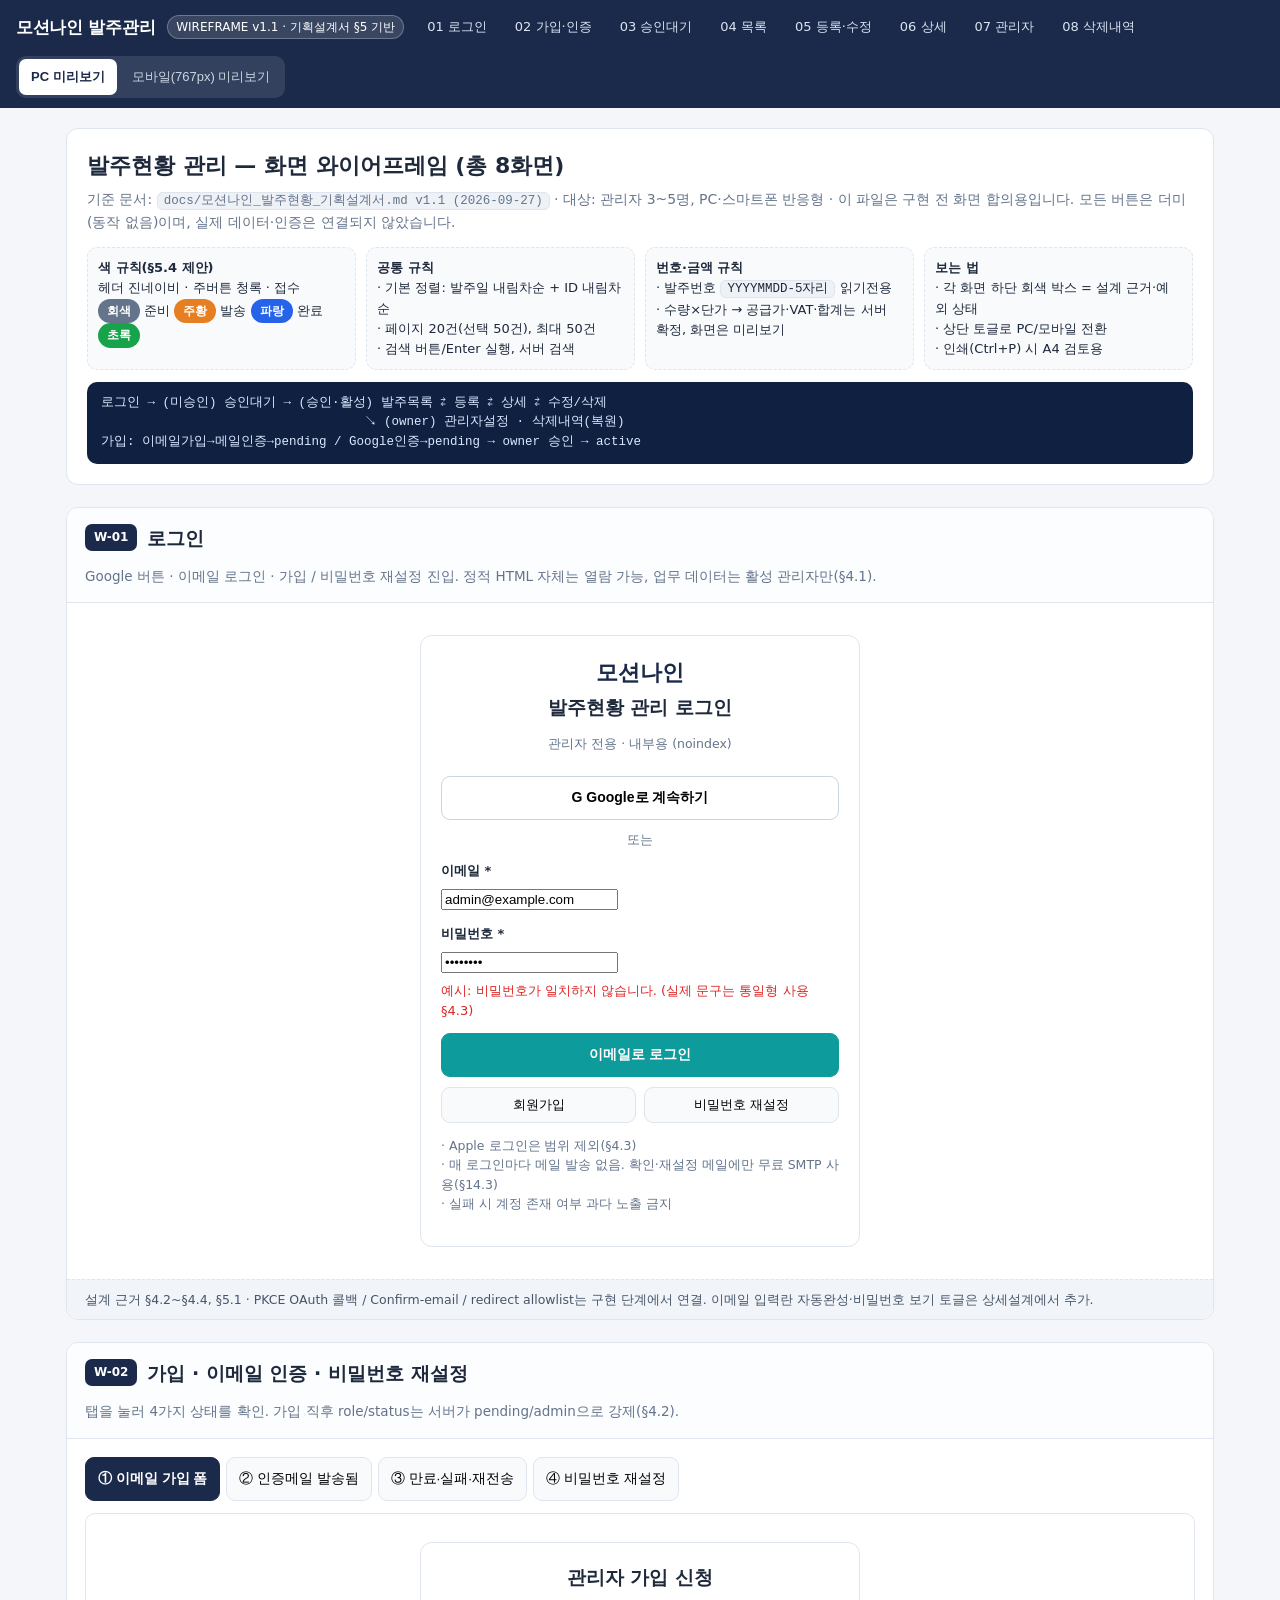
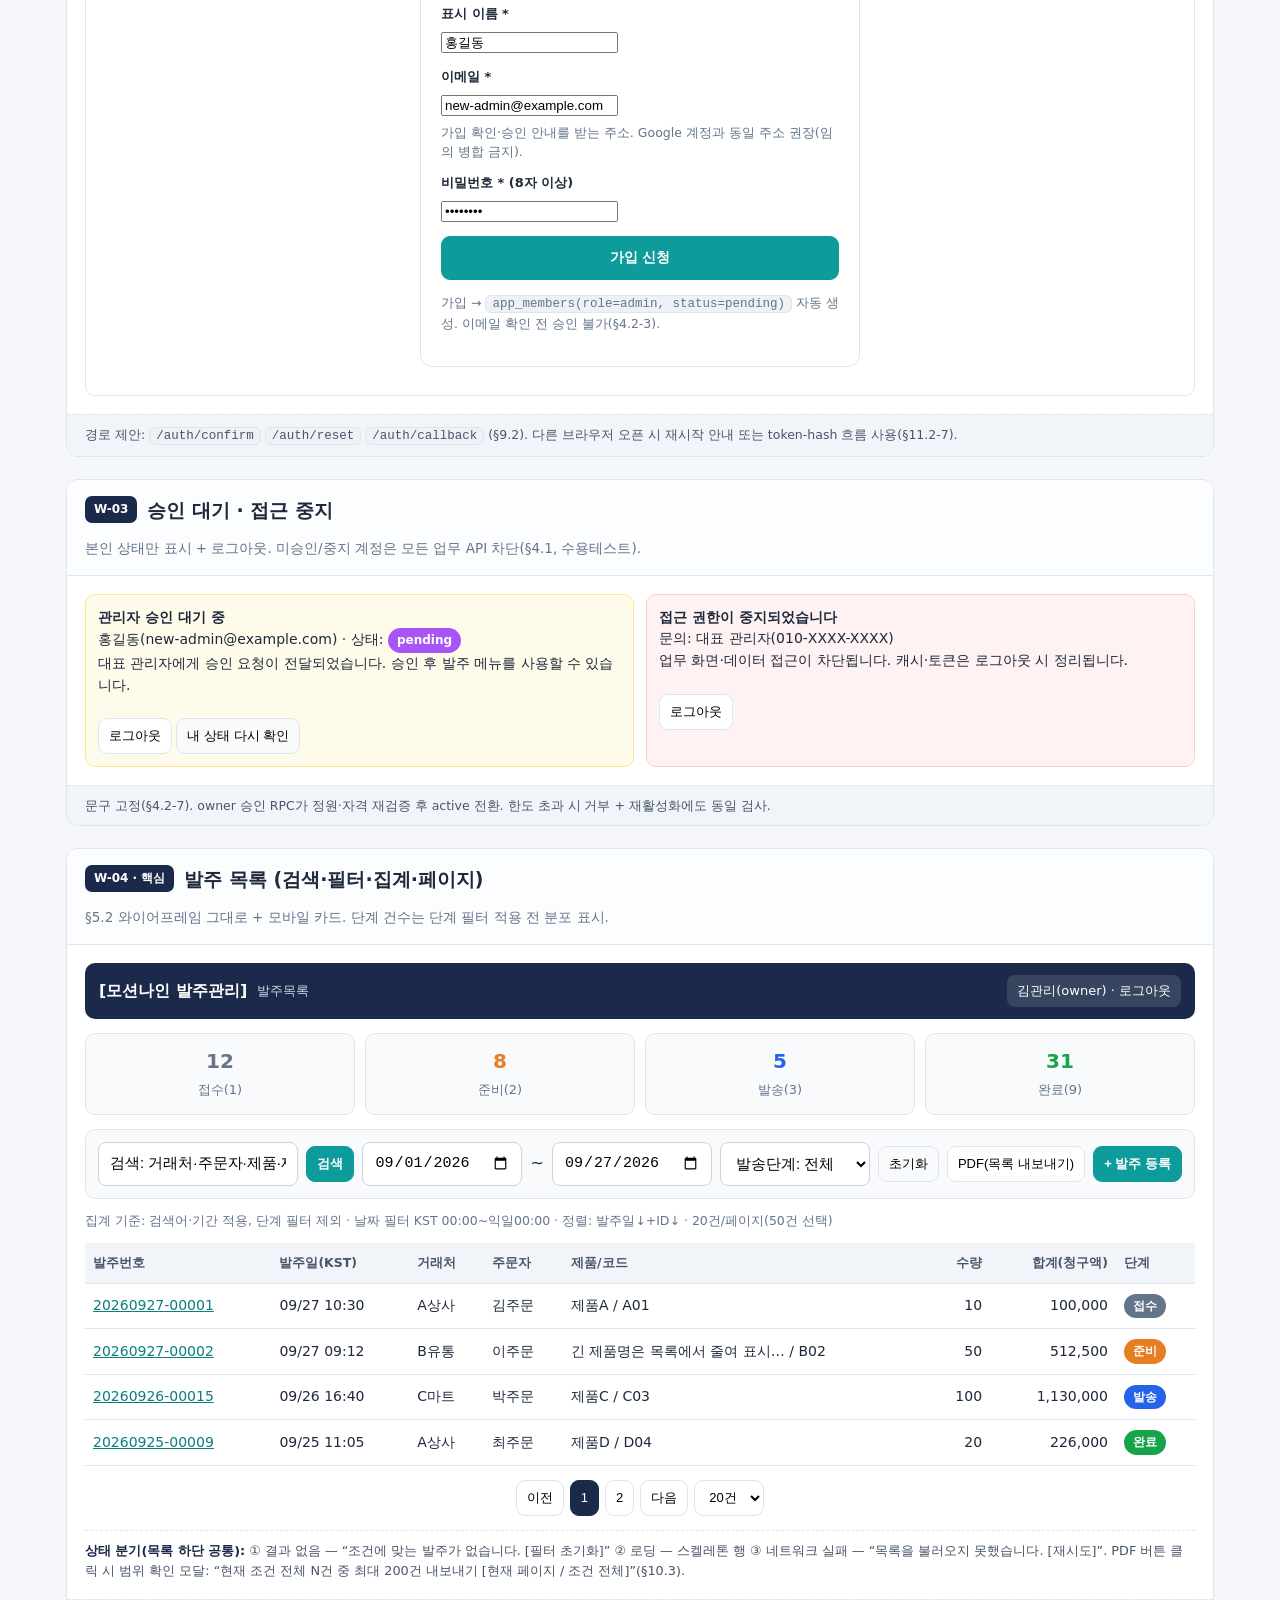
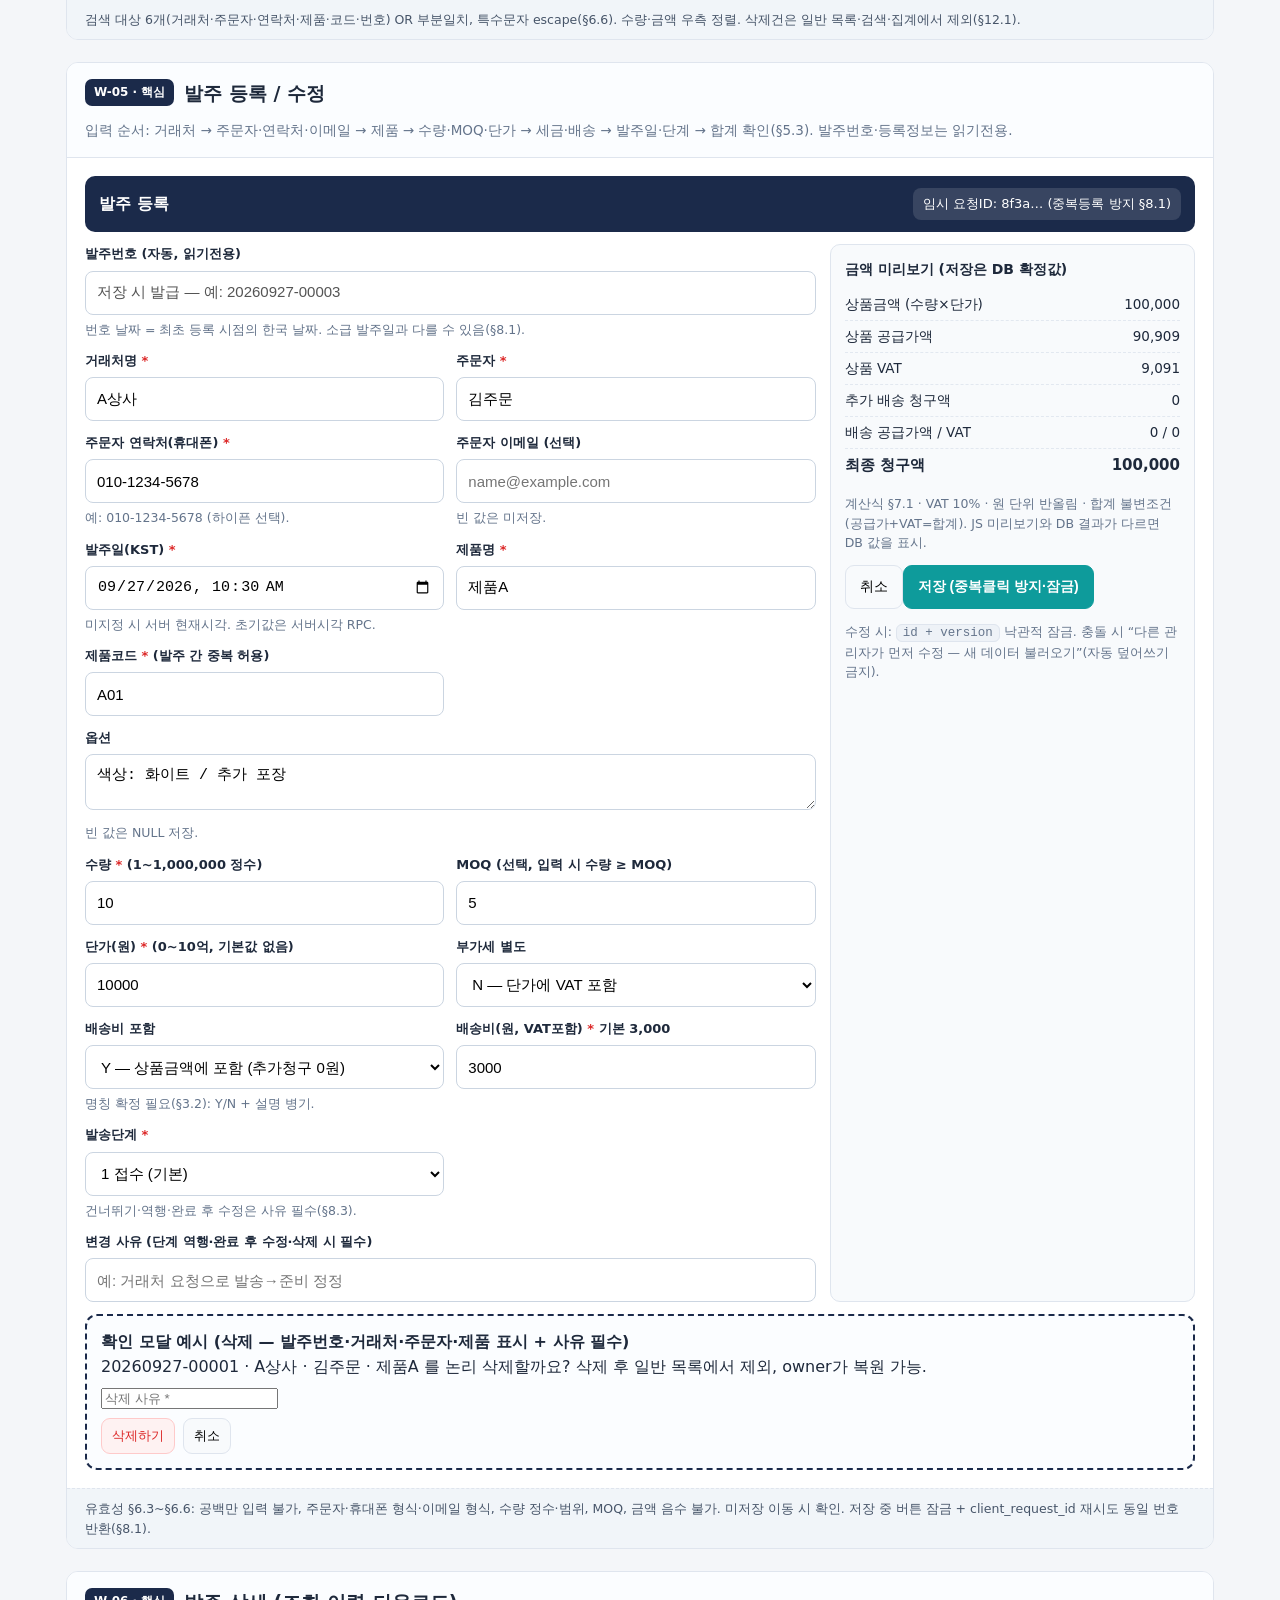
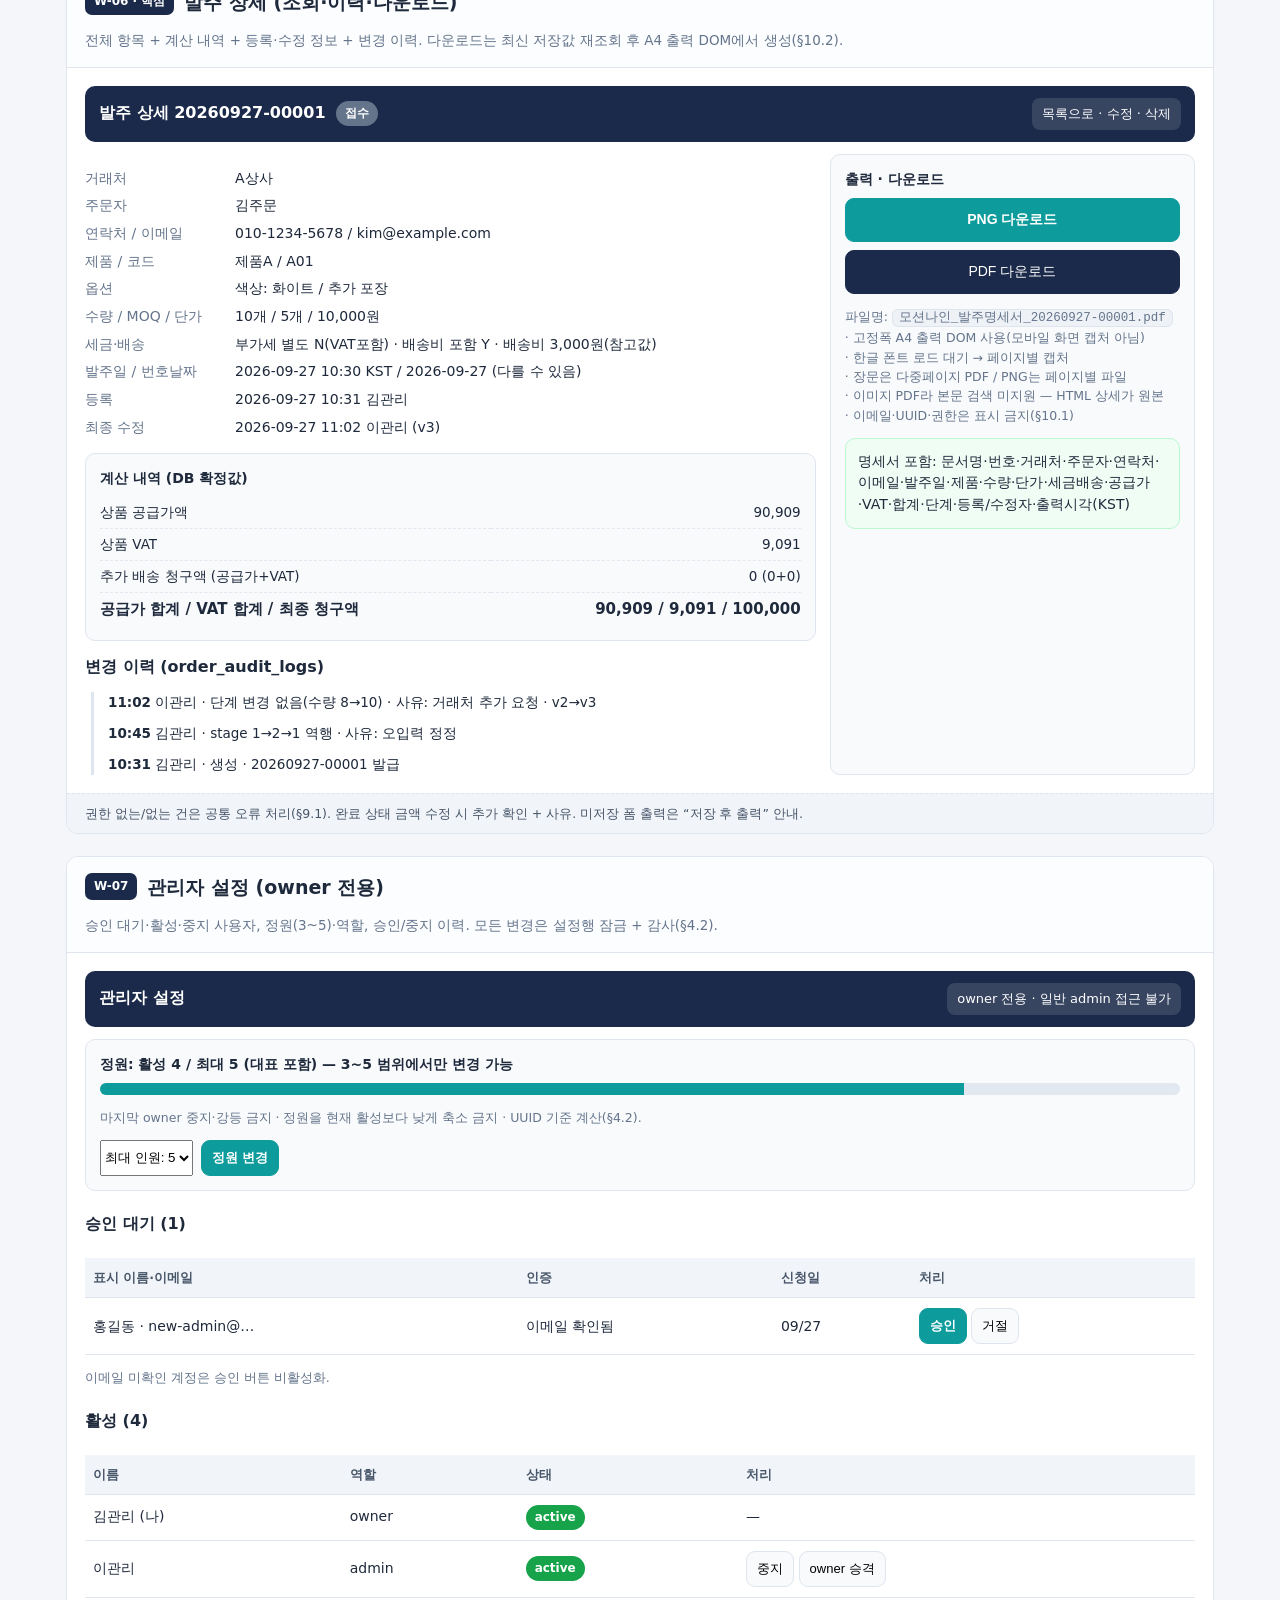
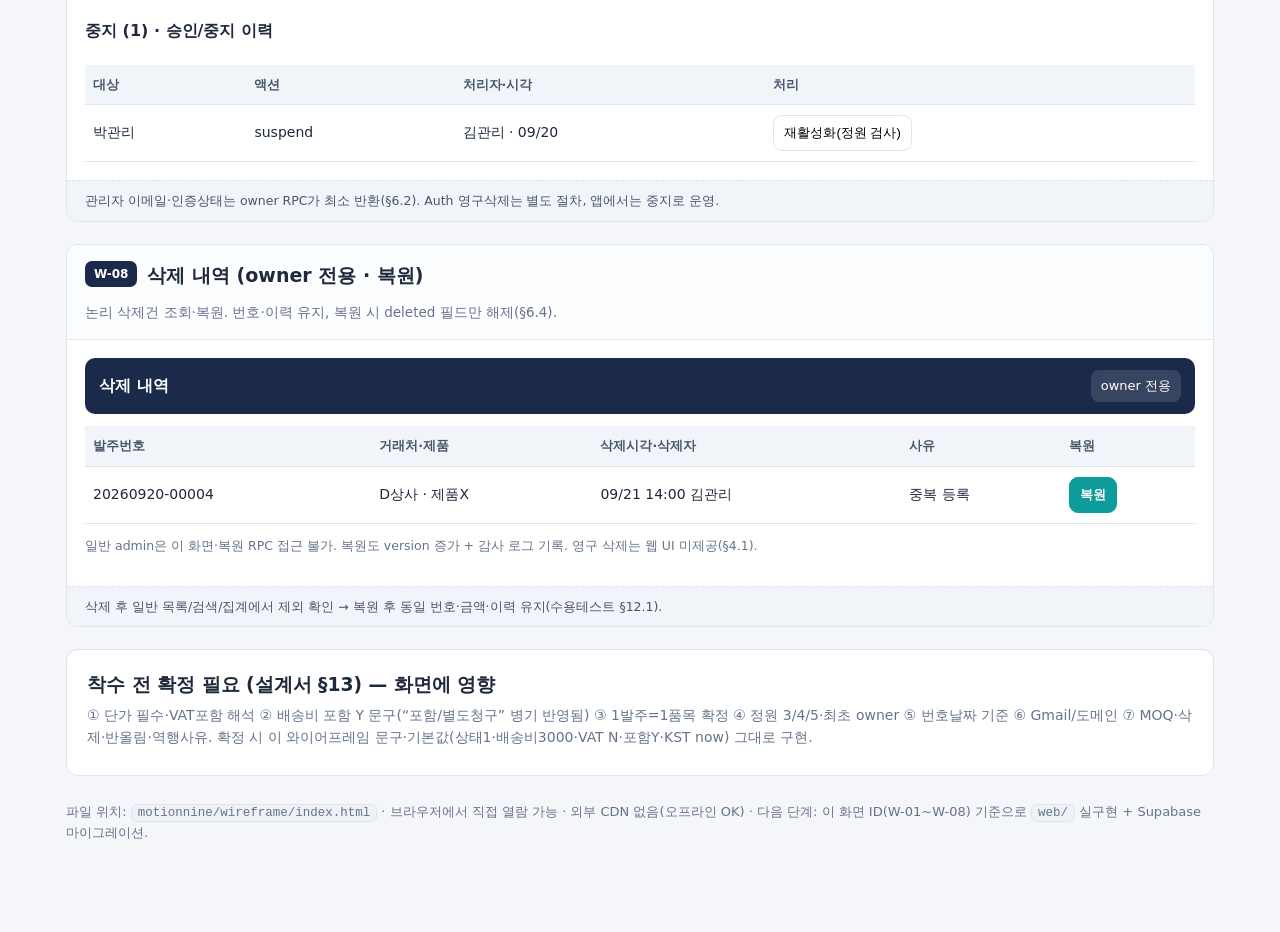
==== wireframe/index.html @ 9708a08e "기획 문서·와이어프레임·DB 마이그레이션·AGENTS.md 추가" ====
<!DOCTYPE html>
<html lang="ko">
<head>
<meta charset="UTF-8">
<meta name="viewport" content="width=device-width, initial-scale=1.0">
<meta name="robots" content="noindex">
<title>모션나인 발주현황 — 와이어프레임 v1.1</title>
<style>
:root{
  --navy:#1b2a4a; --navy2:#24365e; --teal:#0e9b9b; --teal-d:#0b7f7f;
  --bg:#f4f6f9; --card:#ffffff; --line:#dfe5ee; --txt:#1e293b; --muted:#64748b;
  --gray-st:#64748b; --orange-st:#e67e22; --blue-st:#2563eb; --green-st:#16a34a;
  --danger:#dc2626; --radius:12px;
}
*{box-sizing:border-box}
body{margin:0;background:var(--bg);color:var(--txt);font-family:"Pretendard","Apple SD Gothic Neo","Malgun Gothic",system-ui,sans-serif;font-size:16px;line-height:1.55}
a{color:var(--teal-d)}
.topbar{position:sticky;top:0;z-index:50;background:var(--navy);color:#fff;padding:10px 16px;display:flex;gap:12px;align-items:center;flex-wrap:wrap}
.topbar .logo{font-weight:800;font-size:17px;letter-spacing:-.3px}
.topbar .ver{font-size:12px;background:#ffffff22;border:1px solid #ffffff44;padding:2px 8px;border-radius:20px}
.topnav{display:flex;gap:6px;flex-wrap:wrap}
.topnav a{color:#dbe4f3;text-decoration:none;font-size:13px;padding:6px 10px;border-radius:8px;border:1px solid transparent}
.topnav a:hover{background:#ffffff18;border-color:#ffffff33;color:#fff}
.topbar .spacer{flex:1}
.toggle{display:flex;background:#ffffff1c;border-radius:10px;padding:3px;gap:3px}
.toggle button{border:0;border-radius:7px;padding:7px 12px;font-size:13px;cursor:pointer;background:transparent;color:#cbd5e1;min-height:36px}
.toggle button.on{background:#fff;color:var(--navy);font-weight:700}
.wrap{max-width:1180px;margin:0 auto;padding:20px 16px 80px}
.wrap.mobile-mode{max-width:430px}
.hero{background:var(--card);border:1px solid var(--line);border-radius:var(--radius);padding:20px}
.hero h1{margin:0 0 6px;font-size:22px}
.hero p{margin:6px 0;color:var(--muted);font-size:14px}
.legend{display:grid;grid-template-columns:repeat(auto-fit,minmax(220px,1fr));gap:10px;margin-top:14px}
.legend .li{background:#f8fafc;border:1px dashed var(--line);border-radius:10px;padding:10px;font-size:13px}
.flow{margin-top:12px;background:#0f2040;color:#dbe7ff;border-radius:10px;padding:12px 14px;font-family:ui-monospace,Consolas,monospace;font-size:12.5px;white-space:pre-wrap}
.screen{background:var(--card);border:1px solid var(--line);border-radius:var(--radius);margin-top:22px;overflow:hidden}
.screen-head{padding:16px 18px;border-bottom:1px solid var(--line);display:flex;gap:10px;align-items:flex-start;flex-wrap:wrap;background:#fbfdff}
.badge{font-size:12px;font-weight:800;background:var(--navy);color:#fff;border-radius:7px;padding:4px 9px;white-space:nowrap}
.screen-head h2{margin:0;font-size:19px}
.screen-head .sub{width:100%;color:var(--muted);font-size:13.5px;margin:2px 0 0}
.spec{font-size:12.5px;background:#f1f5f9;border-top:1px dashed var(--line);padding:10px 18px;color:#475569}
.mock{padding:18px}
.phone-note{display:none;background:#fff7ed;border:1px solid #fed7aa;color:#9a3412;border-radius:10px;padding:10px 12px;font-size:13px;margin-bottom:12px}
.wrap.mobile-mode .phone-note{display:block}
/* generic mock ui */
.bar{background:var(--navy);color:#fff;border-radius:10px;padding:12px 14px;display:flex;align-items:center;gap:10px;flex-wrap:wrap}
.bar .b-logo{font-weight:800}
.bar .b-user{margin-left:auto;font-size:13px;background:#ffffff20;padding:6px 10px;border-radius:8px}
.btn{border:1px solid var(--line);background:#fff;border-radius:9px;padding:10px 14px;font-size:14px;cursor:pointer;min-height:44px}
.btn.primary{background:var(--teal);border-color:var(--teal);color:#fff;font-weight:700}
.btn.primary:hover{background:var(--teal-d)}
.btn.dark{background:var(--navy);border-color:var(--navy);color:#fff}
.btn.ghost{background:#f8fafc}
.btn.danger{background:#fef2f2;border-color:#fecaca;color:var(--danger)}
.btn.google{background:#fff;border-color:#cbd5e1;font-weight:700}
.btn.sm{min-height:36px;padding:6px 10px;font-size:13px}
.btn:disabled{opacity:.55;cursor:not-allowed}
.stage-cards{display:grid;grid-template-columns:repeat(4,1fr);gap:10px;margin:14px 0}
.stage{background:#f8fafc;border:1px solid var(--line);border-radius:10px;padding:12px;text-align:center}
.stage b{font-size:20px;display:block}
.stage span{font-size:13px;color:var(--muted)}
.stage.s1 b{color:var(--gray-st)} .stage.s2 b{color:var(--orange-st)} .stage.s3 b{color:var(--blue-st)} .stage.s9 b{color:var(--green-st)}
.filter{background:#f8fafc;border:1px solid var(--line);border-radius:10px;padding:12px;display:flex;gap:8px;flex-wrap:wrap;align-items:center}
.filter input,.filter select,.form input,.form select,.form textarea{border:1px solid #cbd5e1;border-radius:8px;padding:10px 11px;font-size:15px;min-height:44px;width:100%;background:#fff}
.filter .grow{flex:1;min-width:200px}
table.grid{width:100%;border-collapse:collapse;margin-top:12px;font-size:14px}
table.grid th,table.grid td{border-bottom:1px solid var(--line);padding:10px 8px;text-align:left}
table.grid th{background:#f1f5f9;font-size:12.5px;color:#475569;white-space:nowrap}
table.grid td.num,table.grid th.num{text-align:right;font-variant-numeric:tabular-nums}
.pill{display:inline-block;font-size:12px;font-weight:800;padding:3px 9px;border-radius:20px;color:#fff;white-space:nowrap}
.p1{background:var(--gray-st)} .p2{background:var(--orange-st)} .p3{background:var(--blue-st)} .p9{background:var(--green-st)}
.p-pend{background:#a855f7} .p-stop{background:#dc2626}
.pager{display:flex;gap:6px;justify-content:center;margin-top:14px;flex-wrap:wrap}
.cards-m{display:none}
.auth-box{max-width:440px;margin:14px auto;border:1px solid var(--line);border-radius:12px;padding:20px;background:#fff}
.auth-box h3{margin:0 0 4px;text-align:center}
.auth-box .logo-big{text-align:center;font-size:22px;font-weight:900;color:var(--navy);margin-bottom:2px}
.auth-box label{font-size:13px;font-weight:700;display:block;margin:12px 0 6px}
.auth-box .row{display:flex;gap:8px}
.hint{font-size:12.5px;color:var(--muted)}
.err{font-size:13px;color:var(--danger);margin-top:6px}
.okbox{background:#f0fdf4;border:1px solid #bbf7d0;border-radius:10px;padding:12px;font-size:14px}
.warnbox{background:#fffbeb;border:1px solid #fde68a;border-radius:10px;padding:12px;font-size:14px}
.errbox{background:#fef2f2;border:1px solid #fecaca;border-radius:10px;padding:12px;font-size:14px}
.tabs{display:flex;gap:6px;flex-wrap:wrap;margin:0 0 12px}
.tabs button{border:1px solid var(--line);background:#f8fafc;border-radius:9px;padding:9px 12px;min-height:44px;cursor:pointer;font-size:13.5px}
.tabs button.on{background:var(--navy);color:#fff;border-color:var(--navy);font-weight:700}
.tabpane{display:none;border:1px solid var(--line);border-radius:10px;padding:14px;background:#fff}
.tabpane.on{display:block}
.form{display:grid;grid-template-columns:1fr 1fr;gap:12px}
.form .full{grid-column:1/-1}
.form .fld label{font-size:13px;font-weight:700;display:block;margin-bottom:6px}
.req{color:var(--danger)}
.f-err{font-size:12.5px;color:var(--danger);margin-top:5px}
.f-help{font-size:12.5px;color:var(--muted);margin-top:5px}
.summary{border:1px solid var(--line);border-radius:10px;background:#f8fafc;padding:14px}
.summary h4{margin:0 0 8px;font-size:14px}
.summary table{width:100%;border-collapse:collapse;font-size:13.5px}
.summary td{padding:5px 0;border-bottom:1px dashed #e2e8f0}
.summary td:last-child{text-align:right;font-variant-numeric:tabular-nums}
.summary .total td{font-weight:800;font-size:15px;border-bottom:0}
.kv{display:grid;grid-template-columns:140px 1fr;gap:6px 10px;font-size:14px}
.kv dt{color:var(--muted)} .kv dd{margin:0}
.timeline{border-left:3px solid var(--line);margin:12px 0 0 6px;padding-left:14px;display:grid;gap:10px;font-size:13.5px}
.modal{border:2px dashed var(--navy);border-radius:12px;padding:14px;background:#fbfdff;margin-top:12px}
.quota{height:12px;background:#e2e8f0;border-radius:20px;overflow:hidden}
.quota i{display:block;height:100%;background:var(--teal)}
.anno{margin-top:14px;border-top:1px dashed var(--line);padding-top:10px;font-size:12.8px;color:#475569}
.anno b{color:var(--navy)}
.foot{margin-top:26px;font-size:13px;color:var(--muted)}
code.inline{background:#eef2f7;border:1px solid var(--line);border-radius:6px;padding:1px 6px;font-size:12.5px}
/* responsive */
@media(max-width:991px){
  .stage-cards{grid-template-columns:repeat(2,1fr)}
  .form{grid-template-columns:1fr 1fr}
}
@media(max-width:767px){
  body{font-size:16px}
  table.grid.desktop-only{display:none}
  .cards-m{display:grid;gap:10px;margin-top:12px}
  .ocard{border:1px solid var(--line);border-radius:12px;padding:13px;background:#fff}
  .ocard .t1{display:flex;justify-content:space-between;gap:8px;font-weight:800;font-size:14px}
  .ocard .t2{font-size:13.5px;color:#334155;margin-top:4px}
  .ocard .t3{display:flex;justify-content:space-between;margin-top:8px;font-size:13px;color:var(--muted)}
  .form{grid-template-columns:1fr}
  .sticky-save{position:sticky;bottom:0;background:#ffffffee;border-top:1px solid var(--line);padding:10px;margin:14px -18px -18px;display:flex;gap:8px}
  .sticky-save .btn{flex:1}
  .kv{grid-template-columns:110px 1fr}
}
.wrap.mobile-mode table.grid.desktop-only{display:none}
.wrap.mobile-mode .cards-m{display:grid;gap:10px;margin-top:12px}
.wrap.mobile-mode .ocard{border:1px solid var(--line);border-radius:12px;padding:13px;background:#fff}
.wrap.mobile-mode .ocard .t1{display:flex;justify-content:space-between;gap:8px;font-weight:800;font-size:14px}
.wrap.mobile-mode .ocard .t2{font-size:13.5px;color:#334155;margin-top:4px}
.wrap.mobile-mode .ocard .t3{display:flex;justify-content:space-between;margin-top:8px;font-size:13px;color:var(--muted)}
.wrap.mobile-mode .form{grid-template-columns:1fr}
@media print{.topbar,.toggle,.tabs{display:none}}
</style>
</head>
<body>

<div class="topbar">
  <div class="logo">모션나인 발주관리</div><span class="ver">WIREFRAME v1.1 · 기획설계서 §5 기반</span>
  <nav class="topnav" aria-label="화면 이동">
    <a href="#w01">01 로그인</a><a href="#w02">02 가입·인증</a><a href="#w03">03 승인대기</a>
    <a href="#w04">04 목록</a><a href="#w05">05 등록·수정</a><a href="#w06">06 상세</a>
    <a href="#w07">07 관리자</a><a href="#w08">08 삭제내역</a>
  </nav>
  <div class="spacer"></div>
  <div class="toggle" role="group" aria-label="미리보기">
    <button id="btnPc" class="on" type="button">PC 미리보기</button>
    <button id="btnMo" type="button">모바일(767px) 미리보기</button>
  </div>
</div>

<div class="wrap" id="wrap">
<div class="phone-note">모바일 미리보기 모드입니다. 목록은 카드형, 입력/상세는 1열 + 하단 고정 저장 버튼으로 바뀝니다(§5.4).</div>

<div class="hero">
  <h1>발주현황 관리 — 화면 와이어프레임 (총 8화면)</h1>
  <p>기준 문서: <code class="inline">docs/모션나인_발주현황_기획설계서.md v1.1 (2026-09-27)</code> · 대상: 관리자 3~5명, PC·스마트폰 반응형 · 이 파일은 구현 전 화면 합의용입니다. 모든 버튼은 더미(동작 없음)이며, 실제 데이터·인증은 연결되지 않았습니다.</p>
  <div class="legend">
    <div class="li"><b>색 규칙(§5.4 제안)</b><br>헤더 진네이비 · 주버튼 청록 · 접수 <span class="pill p1">회색</span> 준비 <span class="pill p2">주황</span> 발송 <span class="pill p3">파랑</span> 완료 <span class="pill p9">초록</span></div>
    <div class="li"><b>공통 규칙</b><br>· 기본 정렬: 발주일 내림차순 + ID 내림차순<br>· 페이지 20건(선택 50건), 최대 50건<br>· 검색 버튼/Enter 실행, 서버 검색</div>
    <div class="li"><b>번호·금액 규칙</b><br>· 발주번호 <code class="inline">YYYYMMDD-5자리</code> 읽기전용<br>· 수량×단가 → 공급가·VAT·합계는 서버 확정, 화면은 미리보기</div>
    <div class="li"><b>보는 법</b><br>· 각 화면 하단 회색 박스 = 설계 근거·예외 상태<br>· 상단 토글로 PC/모바일 전환<br>· 인쇄(Ctrl+P) 시 A4 검토용</div>
  </div>
  <div class="flow">로그인 → (미승인) 승인대기 → (승인·활성) 발주목록 ⇄ 등록 ⇄ 상세 ⇄ 수정/삭제
                                   ↘ (owner) 관리자설정 · 삭제내역(복원)
가입: 이메일가입→메일인증→pending / Google인증→pending → owner 승인 → active</div>
</div>

<!-- ============ W01 ============ -->
<section class="screen" id="w01">
  <div class="screen-head"><span class="badge">W-01</span><h2>로그인</h2>
  <p class="sub">Google 버튼 · 이메일 로그인 · 가입 / 비밀번호 재설정 진입. 정적 HTML 자체는 열람 가능, 업무 데이터는 활성 관리자만(§4.1).</p></div>
  <div class="mock">
    <div class="auth-box">
      <div class="logo-big">모션나인</div>
      <h3>발주현황 관리 로그인</h3>
      <p class="hint" style="text-align:center">관리자 전용 · 내부용 (noindex)</p>
      <button class="btn google" style="width:100%;margin-top:10px" type="button">G Google로 계속하기</button>
      <div class="hint" style="text-align:center;margin:10px 0">또는</div>
      <label for="li-email">이메일 *</label>
      <input id="li-email" value="admin@example.com">
      <label for="li-pw">비밀번호 *</label>
      <input id="li-pw" type="password" value="••••••••">
      <div class="err">예시: 비밀번호가 일치하지 않습니다. (실제 문구는 통일형 사용 §4.3)</div>
      <button class="btn primary" style="width:100%;margin-top:12px" type="button">이메일로 로그인</button>
      <div class="row" style="margin-top:10px">
        <button class="btn ghost sm" style="flex:1" type="button">회원가입</button>
        <button class="btn ghost sm" style="flex:1" type="button">비밀번호 재설정</button>
      </div>
      <p class="hint">· Apple 로그인은 범위 제외(§4.3)<br>· 매 로그인마다 메일 발송 없음. 확인·재설정 메일에만 무료 SMTP 사용(§14.3)<br>· 실패 시 계정 존재 여부 과다 노출 금지</p>
    </div>
  </div>
  <div class="spec">설계 근거 §4.2~§4.4, §5.1 · PKCE OAuth 콜백 / Confirm-email / redirect allowlist는 구현 단계에서 연결. 이메일 입력란 자동완성·비밀번호 보기 토글은 상세설계에서 추가.</div>
</section>

<!-- ============ W02 ============ -->
<section class="screen" id="w02">
  <div class="screen-head"><span class="badge">W-02</span><h2>가입 · 이메일 인증 · 비밀번호 재설정</h2>
  <p class="sub">탭을 눌러 4가지 상태를 확인. 가입 직후 role/status는 서버가 pending/admin으로 강제(§4.2).</p></div>
  <div class="mock">
    <div class="tabs">
      <button class="on" data-t="t-join" type="button">① 이메일 가입 폼</button>
      <button data-t="t-sent" type="button">② 인증메일 발송됨</button>
      <button data-t="t-fail" type="button">③ 만료·실패·재전송</button>
      <button data-t="t-reset" type="button">④ 비밀번호 재설정</button>
    </div>
    <div class="tabpane on" id="t-join">
      <div class="auth-box">
        <h3>관리자 가입 신청</h3>
        <label>표시 이름 *</label><input value="홍길동">
        <label>이메일 *</label><input value="new-admin@example.com">
        <div class="f-help">가입 확인·승인 안내를 받는 주소. Google 계정과 동일 주소 권장(임의 병합 금지).</div>
        <label>비밀번호 * (8자 이상)</label><input type="password" value="••••••••">
        <button class="btn primary" style="width:100%;margin-top:12px" type="button">가입 신청</button>
        <p class="hint">가입 → <code class="inline">app_members(role=admin, status=pending)</code> 자동 생성. 이메일 확인 전 승인 불가(§4.2-3).</p>
      </div>
    </div>
    <div class="tabpane" id="t-sent">
      <div class="auth-box"><div class="okbox"><b>인증 메일을 보냈습니다.</b><br>new-admin@example.com 받은편지함(스팸함 포함)에서 24시간 내 링크를 눌러주세요.</div>
      <button class="btn ghost" style="width:100%;margin-top:10px" type="button">인증메일 다시 받기 (58초 후 가능)</button>
      <p class="hint">무료 SMTP 한도 도달 시: “잠시 후 다시 시도 + Google 로그인(연결된 경우) 안내” 표시(§4.3).</p></div>
    </div>
    <div class="tabpane" id="t-fail">
      <div class="auth-box"><div class="errbox"><b>인증 링크가 만료되었거나 이미 사용되었습니다.</b><br>사유: 만료 / 이미 인증 완료 / 다른 브라우저에서 열기(PKCE verifier 없음)</div>
      <div class="row" style="margin-top:10px"><button class="btn primary sm" style="flex:1" type="button">새 링크 받기</button><button class="btn sm" style="flex:1" type="button">로그인으로 돌아가기</button></div></div>
    </div>
    <div class="tabpane" id="t-reset">
      <div class="auth-box"><h3>비밀번호 재설정</h3><label>가입 이메일 *</label><input value="admin@example.com">
      <button class="btn primary" style="width:100%;margin-top:12px" type="button">재설정 링크 보내기</button>
      <p class="hint">성공·실패 메시지 통일 (“입력한 주소로 안내를 보냈습니다”). 속도 제한 적용(§4.3).</p></div>
    </div>
  </div>
  <div class="spec">경로 제안: <code class="inline">/auth/confirm</code> <code class="inline">/auth/reset</code> <code class="inline">/auth/callback</code> (§9.2). 다른 브라우저 오픈 시 재시작 안내 또는 token-hash 흐름 사용(§11.2-7).</div>
</section>

<!-- ============ W03 ============ -->
<section class="screen" id="w03">
  <div class="screen-head"><span class="badge">W-03</span><h2>승인 대기 · 접근 중지</h2>
  <p class="sub">본인 상태만 표시 + 로그아웃. 미승인/중지 계정은 모든 업무 API 차단(§4.1, 수용테스트).</p></div>
  <div class="mock">
    <div style="display:grid;grid-template-columns:repeat(auto-fit,minmax(280px,1fr));gap:12px">
      <div class="warnbox"><b>관리자 승인 대기 중</b><br>홍길동(new-admin@example.com) · 상태: <span class="pill p-pend">pending</span><br>대표 관리자에게 승인 요청이 전달되었습니다. 승인 후 발주 메뉴를 사용할 수 있습니다.<br><br><button class="btn sm" type="button">로그아웃</button> <button class="btn ghost sm" type="button">내 상태 다시 확인</button></div>
      <div class="errbox"><b>접근 권한이 중지되었습니다</b><br>문의: 대표 관리자(010-XXXX-XXXX)<br>업무 화면·데이터 접근이 차단됩니다. 캐시·토큰은 로그아웃 시 정리됩니다.<br><br><button class="btn sm" type="button">로그아웃</button></div>
    </div>
  </div>
  <div class="spec">문구 고정(§4.2-7). owner 승인 RPC가 정원·자격 재검증 후 active 전환. 한도 초과 시 거부 + 재활성화에도 동일 검사.</div>
</section>

<!-- ============ W04 ============ -->
<section class="screen" id="w04">
  <div class="screen-head"><span class="badge">W-04 · 핵심</span><h2>발주 목록 (검색·필터·집계·페이지)</h2>
  <p class="sub">§5.2 와이어프레임 그대로 + 모바일 카드. 단계 건수는 단계 필터 적용 전 분포 표시.</p></div>
  <div class="mock">
    <div class="bar"><span class="b-logo">[모션나인 발주관리]</span><span class="hint" style="color:#cbd5e1">발주목록</span><span class="b-user">김관리(owner) · 로그아웃</span></div>
    <div class="stage-cards">
      <div class="stage s1"><b>12</b><span>접수(1)</span></div>
      <div class="stage s2"><b>8</b><span>준비(2)</span></div>
      <div class="stage s3"><b>5</b><span>발송(3)</span></div>
      <div class="stage s9"><b>31</b><span>완료(9)</span></div>
    </div>
    <div class="filter">
      <input class="grow" value="검색: 거래처·주문자·제품·제품코드·발주번호 (예: A상사 / 김주문 / A01 / 20260927-00001)">
      <button class="btn primary sm" type="button">검색</button>
      <input type="date" value="2026-09-01" style="max-width:160px"> ~ <input type="date" value="2026-09-27" style="max-width:160px">
      <select style="max-width:150px"><option>발송단계: 전체</option><option>접수</option><option>준비</option><option>발송</option><option>완료</option></select>
      <button class="btn ghost sm" type="button">초기화</button>
      <button class="btn sm" type="button">PDF(목록 내보내기)</button>
      <button class="btn primary sm" type="button">+ 발주 등록</button>
    </div>
    <p class="hint">집계 기준: 검색어·기간 적용, 단계 필터 제외 · 날짜 필터 KST 00:00~익일00:00 · 정렬: 발주일↓+ID↓ · 20건/페이지(50건 선택)</p>
    <table class="grid desktop-only">
      <tr><th>발주번호</th><th>발주일(KST)</th><th>거래처</th><th>주문자</th><th>제품/코드</th><th class="num">수량</th><th class="num">합계(청구액)</th><th>단계</th></tr>
      <tr><td><a href="#w06">20260927-00001</a></td><td>09/27 10:30</td><td>A상사</td><td>김주문</td><td>제품A / A01</td><td class="num">10</td><td class="num">100,000</td><td><span class="pill p1">접수</span></td></tr>
      <tr><td><a href="#w06">20260927-00002</a></td><td>09/27 09:12</td><td>B유통</td><td>이주문</td><td>긴 제품명은 목록에서 줄여 표시… / B02</td><td class="num">50</td><td class="num">512,500</td><td><span class="pill p2">준비</span></td></tr>
      <tr><td><a href="#w06">20260926-00015</a></td><td>09/26 16:40</td><td>C마트</td><td>박주문</td><td>제품C / C03</td><td class="num">100</td><td class="num">1,130,000</td><td><span class="pill p3">발송</span></td></tr>
      <tr><td><a href="#w06">20260925-00009</a></td><td>09/25 11:05</td><td>A상사</td><td>최주문</td><td>제품D / D04</td><td class="num">20</td><td class="num">226,000</td><td><span class="pill p9">완료</span></td></tr>
    </table>
    <div class="cards-m">
      <div class="ocard"><div class="t1"><span>20260927-00001</span><span class="pill p1">접수</span></div><div class="t2">A상사 · 김주문 · 제품A/A01 · 10개</div><div class="t3"><span>09/27 10:30</span><b>100,000원</b></div></div>
      <div class="ocard"><div class="t1"><span>20260927-00002</span><span class="pill p2">준비</span></div><div class="t2">B유통 · 이주문 · 제품B/B02 · 50개</div><div class="t3"><span>09/27 09:12</span><b>512,500원</b></div></div>
    </div>
    <div class="pager"><button class="btn sm" type="button">이전</button><button class="btn sm dark" type="button">1</button><button class="btn sm" type="button">2</button><button class="btn sm" type="button">다음</button>
    <select class="btn sm"><option>20건</option><option>50건</option></select></div>
    <div class="anno"><b>상태 분기(목록 하단 공통):</b> ① 결과 없음 — “조건에 맞는 발주가 없습니다. [필터 초기화]” ② 로딩 — 스켈레톤 행 ③ 네트워크 실패 — “목록을 불러오지 못했습니다. [재시도]”. PDF 버튼 클릭 시 범위 확인 모달: “현재 조건 전체 N건 중 최대 200건 내보내기 [현재 페이지 / 조건 전체]”(§10.3).</div>
  </div>
  <div class="spec">검색 대상 6개(거래처·주문자·연락처·제품·코드·번호) OR 부분일치, 특수문자 escape(§6.6). 수량·금액 우측 정렬. 삭제건은 일반 목록·검색·집계에서 제외(§12.1).</div>
</section>

<!-- ============ W05 ============ -->
<section class="screen" id="w05">
  <div class="screen-head"><span class="badge">W-05 · 핵심</span><h2>발주 등록 / 수정</h2>
  <p class="sub">입력 순서: 거래처 → 주문자·연락처·이메일 → 제품 → 수량·MOQ·단가 → 세금·배송 → 발주일·단계 → 합계 확인(§5.3). 발주번호·등록정보는 읽기전용.</p></div>
  <div class="mock">
    <div class="bar"><span class="b-logo">발주 등록</span><span class="b-user">임시 요청ID: 8f3a… (중복등록 방지 §8.1)</span></div>
    <div style="display:grid;grid-template-columns:2fr 1fr;gap:14px;margin-top:12px" class="formwrap">
    <div class="form">
      <div class="fld full"><label>발주번호 (자동, 읽기전용)</label><input disabled value="저장 시 발급 — 예: 20260927-00003"><div class="f-help">번호 날짜 = 최초 등록 시점의 한국 날짜. 소급 발주일과 다를 수 있음(§8.1).</div></div>
      <div class="fld"><label>거래처명 <span class="req">*</span></label><input value="A상사"><div class="f-err" style="display:none">예시: 거래처명을 입력하세요.</div></div>
      <div class="fld"><label>주문자 <span class="req">*</span></label><input value="김주문"></div>
      <div class="fld"><label>주문자 연락처(휴대폰) <span class="req">*</span></label><input value="010-1234-5678" placeholder="010-1234-5678"><div class="f-help">예: 010-1234-5678 (하이픈 선택).</div></div>
      <div class="fld"><label>주문자 이메일 (선택)</label><input value="" placeholder="name@example.com"><div class="f-help">빈 값은 미저장.</div></div>
      <div class="fld"><label>발주일(KST) <span class="req">*</span></label><input type="datetime-local" value="2026-09-27T10:30"><div class="f-help">미지정 시 서버 현재시각. 초기값은 서버시각 RPC.</div></div>
      <div class="fld"><label>제품명 <span class="req">*</span></label><input value="제품A"></div>
      <div class="fld"><label>제품코드 <span class="req">*</span> (발주 간 중복 허용)</label><input value="A01"></div>
      <div class="fld full"><label>옵션</label><textarea rows="2">색상: 화이트 / 추가 포장</textarea><div class="f-help">빈 값은 NULL 저장.</div></div>
      <div class="fld"><label>수량 <span class="req">*</span> (1~1,000,000 정수)</label><input id="f-qty" type="number" value="10"></div>
      <div class="fld"><label>MOQ (선택, 입력 시 수량 ≥ MOQ)</label><input type="number" value="5"></div>
      <div class="fld"><label>단가(원) <span class="req">*</span> (0~10억, 기본값 없음)</label><input id="f-price" type="number" value="10000"></div>
      <div class="fld"><label>부가세 별도</label><select id="f-vat"><option value="N" selected>N — 단가에 VAT 포함</option><option value="Y">Y — 단가에 VAT 별도</option></select></div>
      <div class="fld"><label>배송비 포함</label><select id="f-ship"><option value="Y" selected>Y — 상품금액에 포함 (추가청구 0원)</option><option value="N">N — 별도 청구</option></select><div class="f-help">명칭 확정 필요(§3.2): Y/N + 설명 병기.</div></div>
      <div class="fld"><label>배송비(원, VAT포함) <span class="req">*</span> 기본 3,000</label><input id="f-fee" type="number" value="3000"></div>
      <div class="fld"><label>발송단계 <span class="req">*</span></label><select><option>1 접수 (기본)</option><option>2 준비</option><option>3 발송</option><option>9 완료</option></select><div class="f-help">건너뛰기·역행·완료 후 수정은 사유 필수(§8.3).</div></div>
      <div class="fld full"><label>변경 사유 (단계 역행·완료 후 수정·삭제 시 필수)</label><input placeholder="예: 거래처 요청으로 발송→준비 정정"></div>
    </div>
    <div class="summary"><h4>금액 미리보기 (저장은 DB 확정값)</h4>
      <table><tr><td>상품금액 (수량×단가)</td><td id="s-a">100,000</td></tr>
      <tr><td>상품 공급가액</td><td id="s-ps">90,909</td></tr><tr><td>상품 VAT</td><td id="s-pv">9,091</td></tr>
      <tr><td>추가 배송 청구액</td><td id="s-f">0</td></tr><tr><td>배송 공급가액 / VAT</td><td id="s-sv">0 / 0</td></tr>
      <tr class="total"><td>최종 청구액</td><td id="s-t">100,000</td></tr></table>
      <p class="hint">계산식 §7.1 · VAT 10% · 원 단위 반올림 · 합계 불변조건(공급가+VAT=합계). JS 미리보기와 DB 결과가 다르면 DB 값을 표시.</p>
      <div class="sticky-save"><button class="btn ghost" type="button">취소</button><button class="btn primary" type="button">저장 (중복클릭 방지·잠금)</button></div>
      <p class="hint">수정 시: <code class="inline">id + version</code> 낙관적 잠금. 충돌 시 “다른 관리자가 먼저 수정 — 새 데이터 불러오기”(자동 덮어쓰기 금지).</p>
    </div>
    </div>
    <div class="modal"><b>확인 모달 예시 (삭제 — 발주번호·거래처·주문자·제품 표시 + 사유 필수)</b><br>
      20260927-00001 · A상사 · 김주문 · 제품A 를 논리 삭제할까요? 삭제 후 일반 목록에서 제외, owner가 복원 가능.<br>
      <input placeholder="삭제 사유 *" style="margin-top:8px"><div style="margin-top:8px;display:flex;gap:8px"><button class="btn danger sm" type="button">삭제하기</button><button class="btn ghost sm" type="button">취소</button></div></div>
  </div>
  <div class="spec">유효성 §6.3~§6.6: 공백만 입력 불가, 주문자·휴대폰 형식·이메일 형식, 수량 정수·범위, MOQ, 금액 음수 불가. 미저장 이동 시 확인. 저장 중 버튼 잠금 + client_request_id 재시도 동일 번호 반환(§8.1).</div>
</section>

<!-- ============ W06 ============ -->
<section class="screen" id="w06">
  <div class="screen-head"><span class="badge">W-06 · 핵심</span><h2>발주 상세 (조회·이력·다운로드)</h2>
  <p class="sub">전체 항목 + 계산 내역 + 등록·수정 정보 + 변경 이력. 다운로드는 최신 저장값 재조회 후 A4 출력 DOM에서 생성(§10.2).</p></div>
  <div class="mock">
    <div class="bar"><span class="b-logo">발주 상세 20260927-00001</span><span class="pill p1">접수</span><span class="b-user">목록으로 · 수정 · 삭제</span></div>
    <div style="display:grid;grid-template-columns:2fr 1fr;gap:14px;margin-top:12px" class="formwrap">
    <div>
      <dl class="kv"><dt>거래처</dt><dd>A상사</dd><dt>주문자</dt><dd>김주문</dd><dt>연락처 / 이메일</dt><dd>010-1234-5678 / kim@example.com</dd><dt>제품 / 코드</dt><dd>제품A / A01</dd><dt>옵션</dt><dd>색상: 화이트 / 추가 포장</dd>
      <dt>수량 / MOQ / 단가</dt><dd>10개 / 5개 / 10,000원</dd><dt>세금·배송</dt><dd>부가세 별도 N(VAT포함) · 배송비 포함 Y · 배송비 3,000원(참고값)</dd>
      <dt>발주일 / 번호날짜</dt><dd>2026-09-27 10:30 KST / 2026-09-27 (다를 수 있음)</dd>
      <dt>등록</dt><dd>2026-09-27 10:31 김관리</dd><dt>최종 수정</dt><dd>2026-09-27 11:02 이관리 (v3)</dd></dl>
      <div class="summary" style="margin-top:12px"><h4>계산 내역 (DB 확정값)</h4>
      <table><tr><td>상품 공급가액</td><td>90,909</td></tr><tr><td>상품 VAT</td><td>9,091</td></tr><tr><td>추가 배송 청구액 (공급가+VAT)</td><td>0 (0+0)</td></tr><tr class="total"><td>공급가 합계 / VAT 합계 / 최종 청구액</td><td>90,909 / 9,091 / 100,000</td></tr></table></div>
      <h4 style="margin:14px 0 4px">변경 이력 (order_audit_logs)</h4>
      <div class="timeline"><div><b>11:02</b> 이관리 · 단계 변경 없음(수량 8→10) · 사유: 거래처 추가 요청 · v2→v3</div><div><b>10:45</b> 김관리 · stage 1→2→1 역행 · 사유: 오입력 정정</div><div><b>10:31</b> 김관리 · 생성 · 20260927-00001 발급</div></div>
    </div>
    <div class="summary"><h4>출력 · 다운로드</h4>
      <button class="btn primary" style="width:100%" type="button">PNG 다운로드</button>
      <button class="btn dark" style="width:100%;margin-top:8px" type="button">PDF 다운로드</button>
      <p class="hint">파일명: <code class="inline">모션나인_발주명세서_20260927-00001.pdf</code><br>· 고정폭 A4 출력 DOM 사용(모바일 화면 캡처 아님)<br>· 한글 폰트 로드 대기 → 페이지별 캡처<br>· 장문은 다중페이지 PDF / PNG는 페이지별 파일<br>· 이미지 PDF라 본문 검색 미지원 — HTML 상세가 원본<br>· 이메일·UUID·권한은 표시 금지(§10.1)</p>
      <div class="okbox">명세서 포함: 문서명·번호·거래처·주문자·연락처·이메일·발주일·제품·수량·단가·세금배송·공급가·VAT·합계·단계·등록/수정자·출력시각(KST)</div>
    </div>
    </div>
  </div>
  <div class="spec">권한 없는/없는 건은 공통 오류 처리(§9.1). 완료 상태 금액 수정 시 추가 확인 + 사유. 미저장 폼 출력은 “저장 후 출력” 안내.</div>
</section>

<!-- ============ W07 ============ -->
<section class="screen" id="w07">
  <div class="screen-head"><span class="badge">W-07</span><h2>관리자 설정 (owner 전용)</h2>
  <p class="sub">승인 대기·활성·중지 사용자, 정원(3~5)·역할, 승인/중지 이력. 모든 변경은 설정행 잠금 + 감사(§4.2).</p></div>
  <div class="mock">
    <div class="bar"><span class="b-logo">관리자 설정</span><span class="b-user">owner 전용 · 일반 admin 접근 불가</span></div>
    <div class="summary" style="margin-top:12px"><h4>정원: 활성 4 / 최대 5 (대표 포함) — 3~5 범위에서만 변경 가능</h4>
    <div class="quota"><i style="width:80%"></i></div>
    <p class="hint">마지막 owner 중지·강등 금지 · 정원을 현재 활성보다 낮게 축소 금지 · UUID 기준 계산(§4.2).</p>
    <div style="display:flex;gap:8px;flex-wrap:wrap"><select style="max-width:200px"><option>최대 인원: 5</option><option>4</option><option>3</option></select><button class="btn primary sm" type="button">정원 변경</button></div></div>
    <h4>승인 대기 (1)</h4>
    <table class="grid"><tr><th>표시 이름·이메일</th><th>인증</th><th>신청일</th><th>처리</th></tr>
    <tr><td>홍길동 · new-admin@…</td><td>이메일 확인됨</td><td>09/27</td><td><button class="btn primary sm">승인</button> <button class="btn ghost sm">거절</button></td></tr></table>
    <p class="hint">이메일 미확인 계정은 승인 버튼 비활성화.</p>
    <h4>활성 (4)</h4>
    <table class="grid"><tr><th>이름</th><th>역할</th><th>상태</th><th>처리</th></tr>
    <tr><td>김관리 (나)</td><td>owner</td><td><span class="pill p9">active</span></td><td>—</td></tr>
    <tr><td>이관리</td><td>admin</td><td><span class="pill p9">active</span></td><td><button class="btn ghost sm">중지</button> <button class="btn ghost sm">owner 승격</button></td></tr></table>
    <h4>중지 (1) · 승인/중지 이력</h4>
    <table class="grid"><tr><th>대상</th><th>액션</th><th>처리자·시각</th><th>처리</th></tr>
    <tr><td>박관리</td><td>suspend</td><td>김관리 · 09/20</td><td><button class="btn sm">재활성화(정원 검사)</button></td></tr></table>
  </div>
  <div class="spec">관리자 이메일·인증상태는 owner RPC가 최소 반환(§6.2). Auth 영구삭제는 별도 절차, 앱에서는 중지로 운영.</div>
</section>

<!-- ============ W08 ============ -->
<section class="screen" id="w08">
  <div class="screen-head"><span class="badge">W-08</span><h2>삭제 내역 (owner 전용 · 복원)</h2>
  <p class="sub">논리 삭제건 조회·복원. 번호·이력 유지, 복원 시 deleted 필드만 해제(§6.4).</p></div>
  <div class="mock">
    <div class="bar"><span class="b-logo">삭제 내역</span><span class="b-user">owner 전용</span></div>
    <table class="grid desktop-only" style="margin-top:12px"><tr><th>발주번호</th><th>거래처·제품</th><th>삭제시각·삭제자</th><th>사유</th><th>복원</th></tr>
    <tr><td>20260920-00004</td><td>D상사 · 제품X</td><td>09/21 14:00 김관리</td><td>중복 등록</td><td><button class="btn primary sm">복원</button></td></tr></table>
    <div class="cards-m"><div class="ocard"><div class="t1"><span>20260920-00004</span><span class="pill p-stop">삭제됨</span></div><div class="t2">D상사 · 제품X · 사유: 중복 등록</div><div class="t3"><span>09/21 김관리</span><button class="btn primary sm">복원</button></div></div></div>
    <p class="hint">일반 admin은 이 화면·복원 RPC 접근 불가. 복원도 version 증가 + 감사 로그 기록. 영구 삭제는 웹 UI 미제공(§4.1).</p>
  </div>
  <div class="spec">삭제 후 일반 목록/검색/집계에서 제외 확인 → 복원 후 동일 번호·금액·이력 유지(수용테스트 §12.1).</div>
</section>

<div class="hero" style="margin-top:22px">
  <h3 style="margin:0">착수 전 확정 필요 (설계서 §13) — 화면에 영향</h3>
  <p>① 단가 필수·VAT포함 해석 ② 배송비 포함 Y 문구(“포함/별도청구” 병기 반영됨) ③ 1발주=1품목 확정 ④ 정원 3/4/5·최초 owner ⑤ 번호날짜 기준 ⑥ Gmail/도메인 ⑦ MOQ·삭제·반올림·역행사유. 확정 시 이 와이어프레임 문구·기본값(상태1·배송비3000·VAT N·포함Y·KST now) 그대로 구현.</p>
</div>
<p class="foot">파일 위치: <code class="inline">motionnine/wireframe/index.html</code> · 브라우저에서 직접 열람 가능 · 외부 CDN 없음(오프라인 OK) · 다음 단계: 이 화면 ID(W-01~W-08) 기준으로 <code class="inline">web/</code> 실구현 + Supabase 마이그레이션.</p>
</div>

<script>
const wrap=document.getElementById('wrap');
document.getElementById('btnPc').onclick=e=>{wrap.classList.remove('mobile-mode');setOn(e.target)};
document.getElementById('btnMo').onclick=e=>{wrap.classList.add('mobile-mode');setOn(e.target);document.getElementById('w04').scrollIntoView({behavior:'smooth'})};
function setOn(b){document.querySelectorAll('.toggle button').forEach(x=>x.classList.remove('on'));b.classList.add('on')}
document.querySelectorAll('.tabs button').forEach(b=>{b.onclick=()=>{const p=b.closest('.mock');p.querySelectorAll('.tabs button').forEach(x=>x.classList.remove('on'));b.classList.add('on');p.querySelectorAll('.tabpane').forEach(t=>t.classList.remove('on'));document.getElementById(b.dataset.t).classList.add('on')}});
// 금액 미리보기 (§7.1)
const q=document.getElementById('f-qty'),p=document.getElementById('f-price'),v=document.getElementById('f-vat'),s=document.getElementById('f-ship'),f=document.getElementById('f-fee');
function r(x){return Math.round(x)}
function calc(){const Q=+q.value||0,P=+p.value||0,F=+f.value||0,A=Q*P;let ps,pv;if(v.value==='Y'){ps=A;pv=r(A*0.10)}else{ps=r(A/1.1);pv=A-ps}
let fc=0,ss=0,sv=0;if(s.value==='N'){fc=F;ss=r(F/1.1);sv=F-ss}
const st=ps+ss,vt=pv+sv,t=st+vt;const fm=n=>n.toLocaleString('ko-KR');
set('s-a',fm(A));set('s-ps',fm(ps));set('s-pv',fm(pv));set('s-f',fm(fc));set('s-sv',fm(ss)+' / '+fm(sv));set('s-t',fm(t));}
function set(id,v){const e=document.getElementById(id);if(e)e.textContent=v}
[q,p,v,s,f].forEach(e=>e&&e.addEventListener('input',calc));calc();
</script>
</body>
</html>
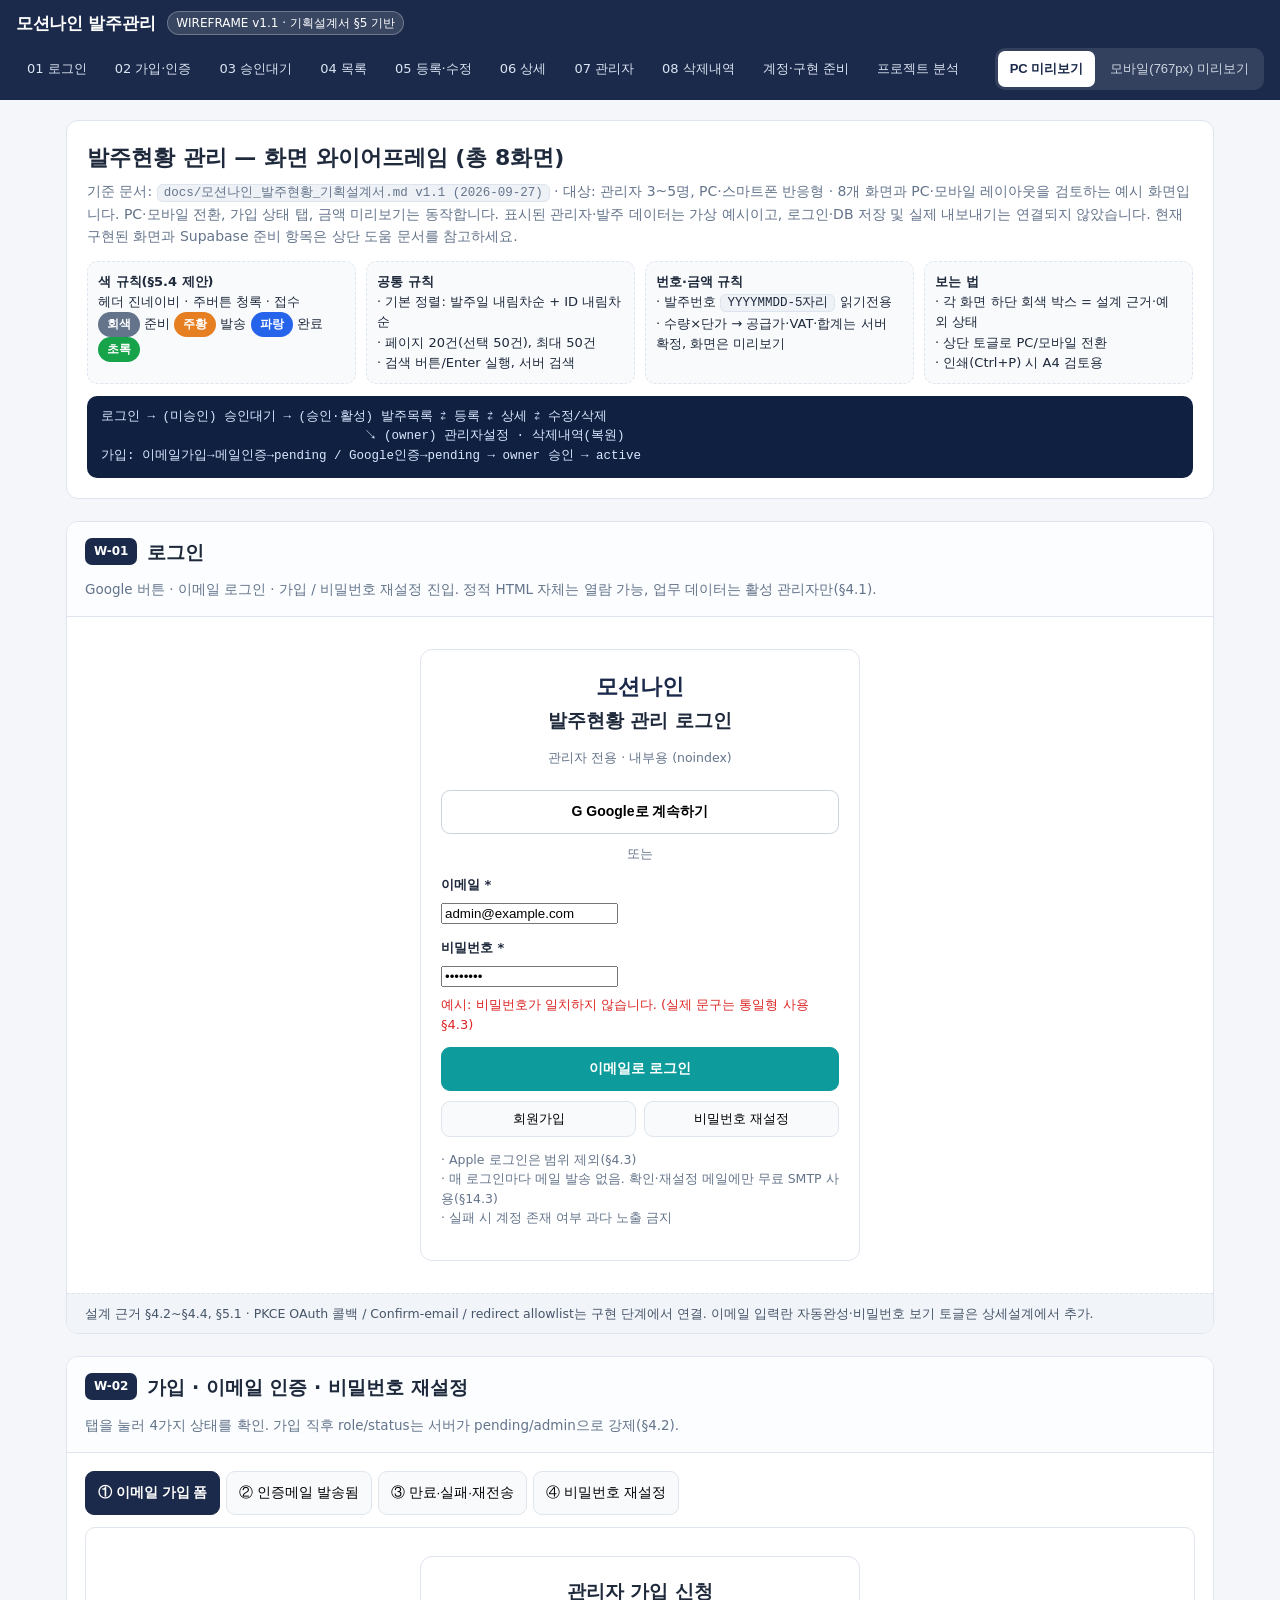
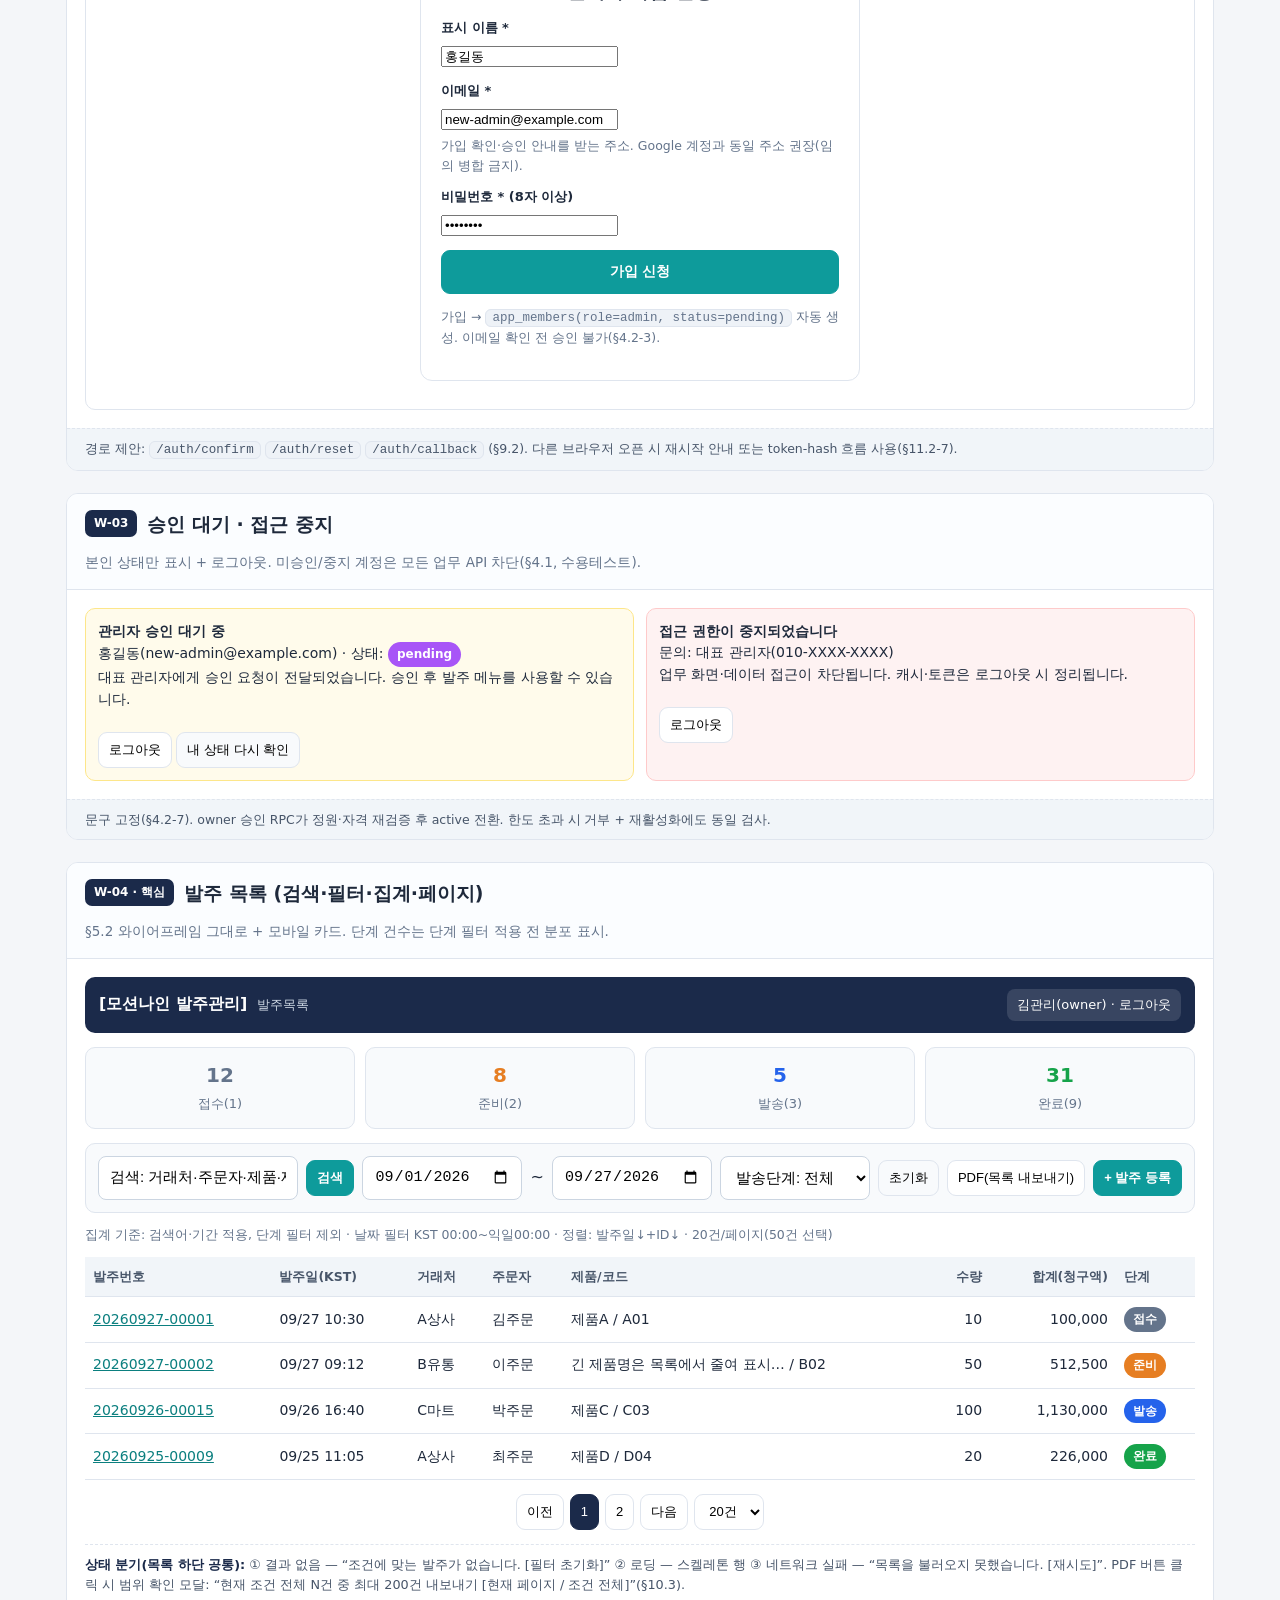
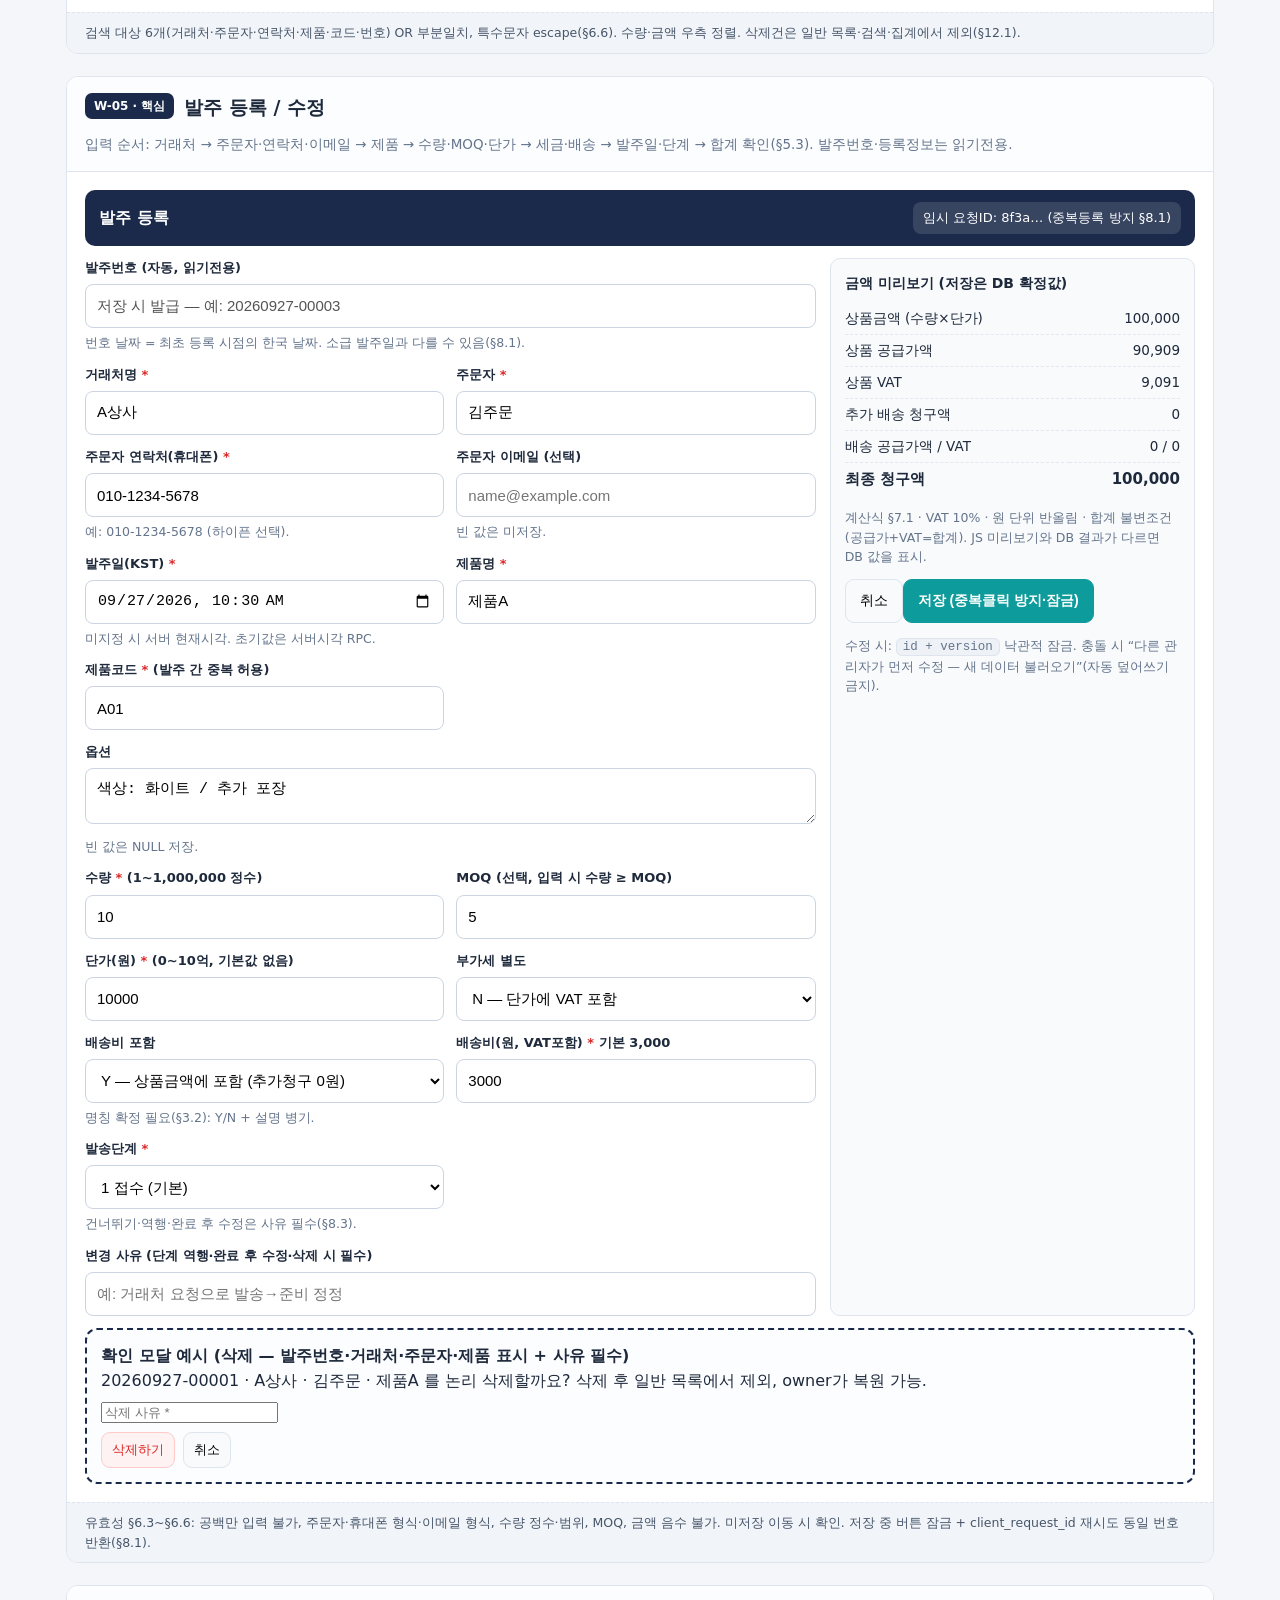
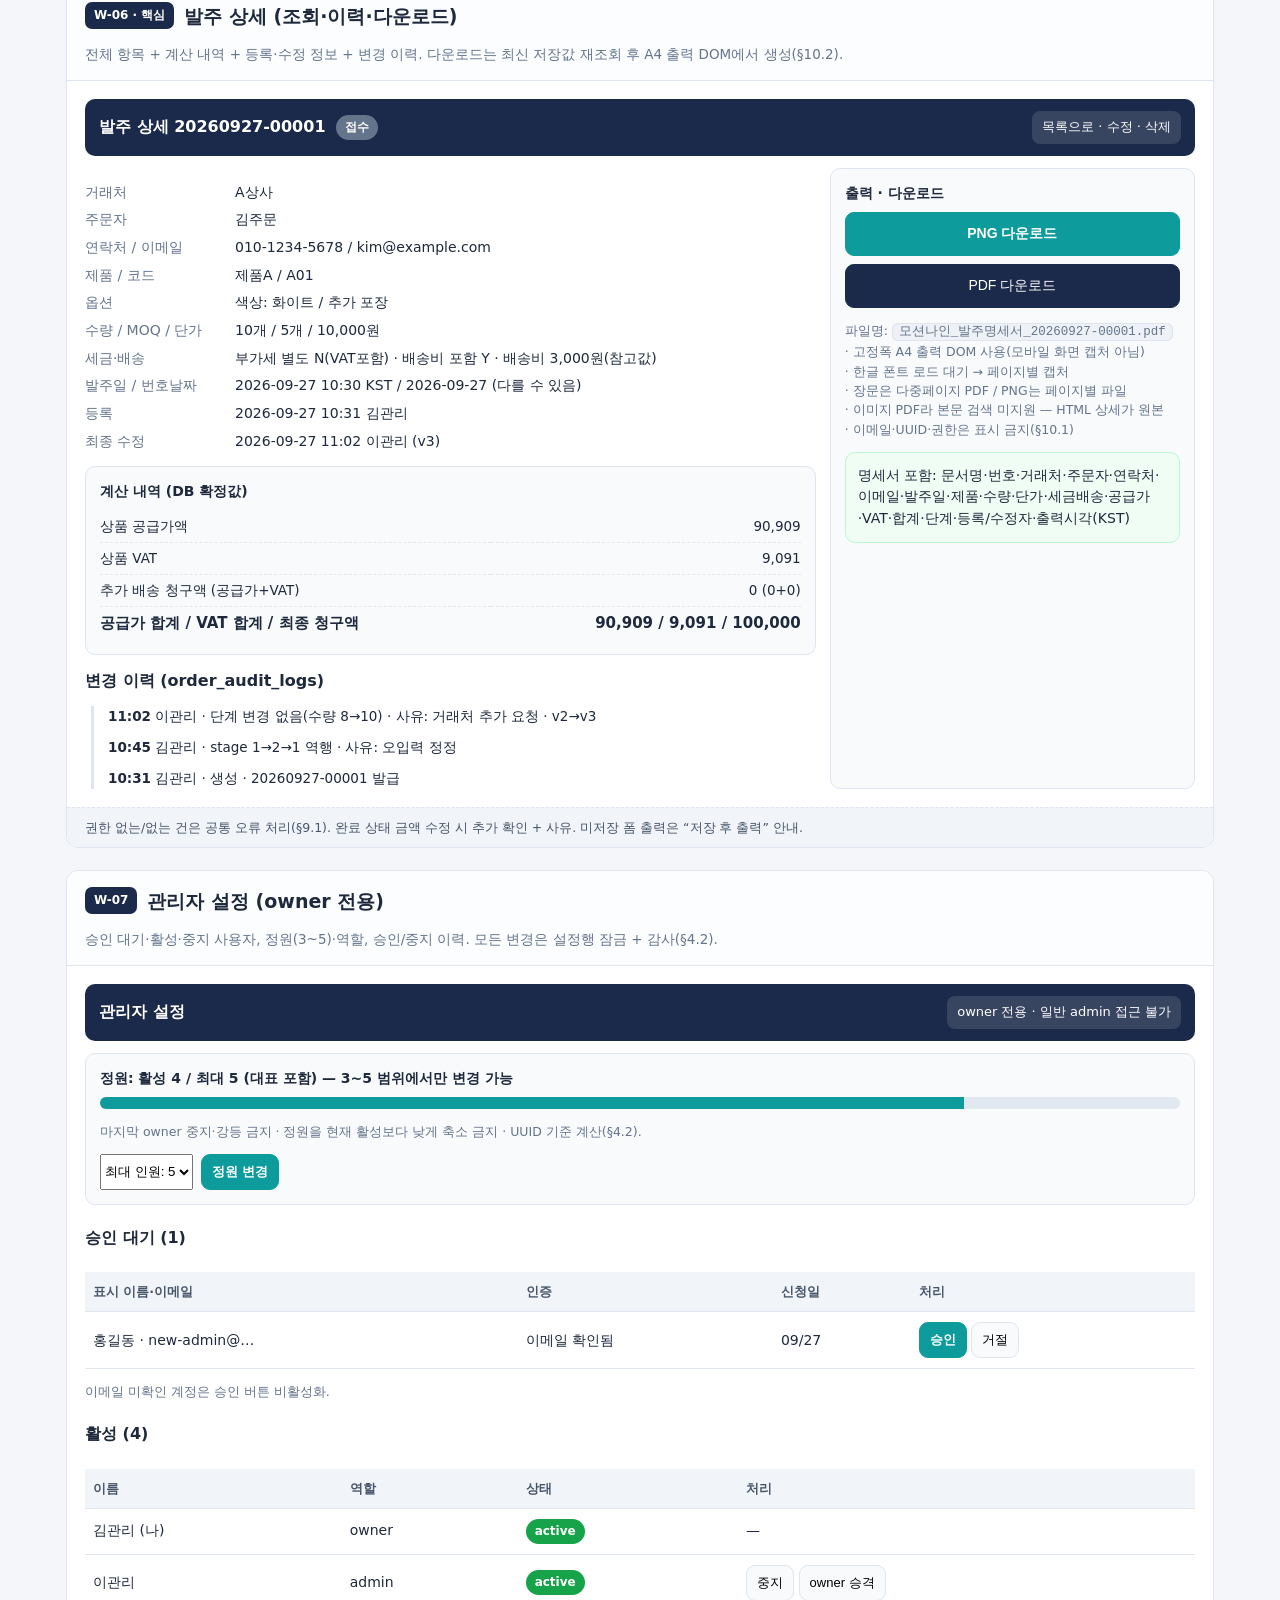
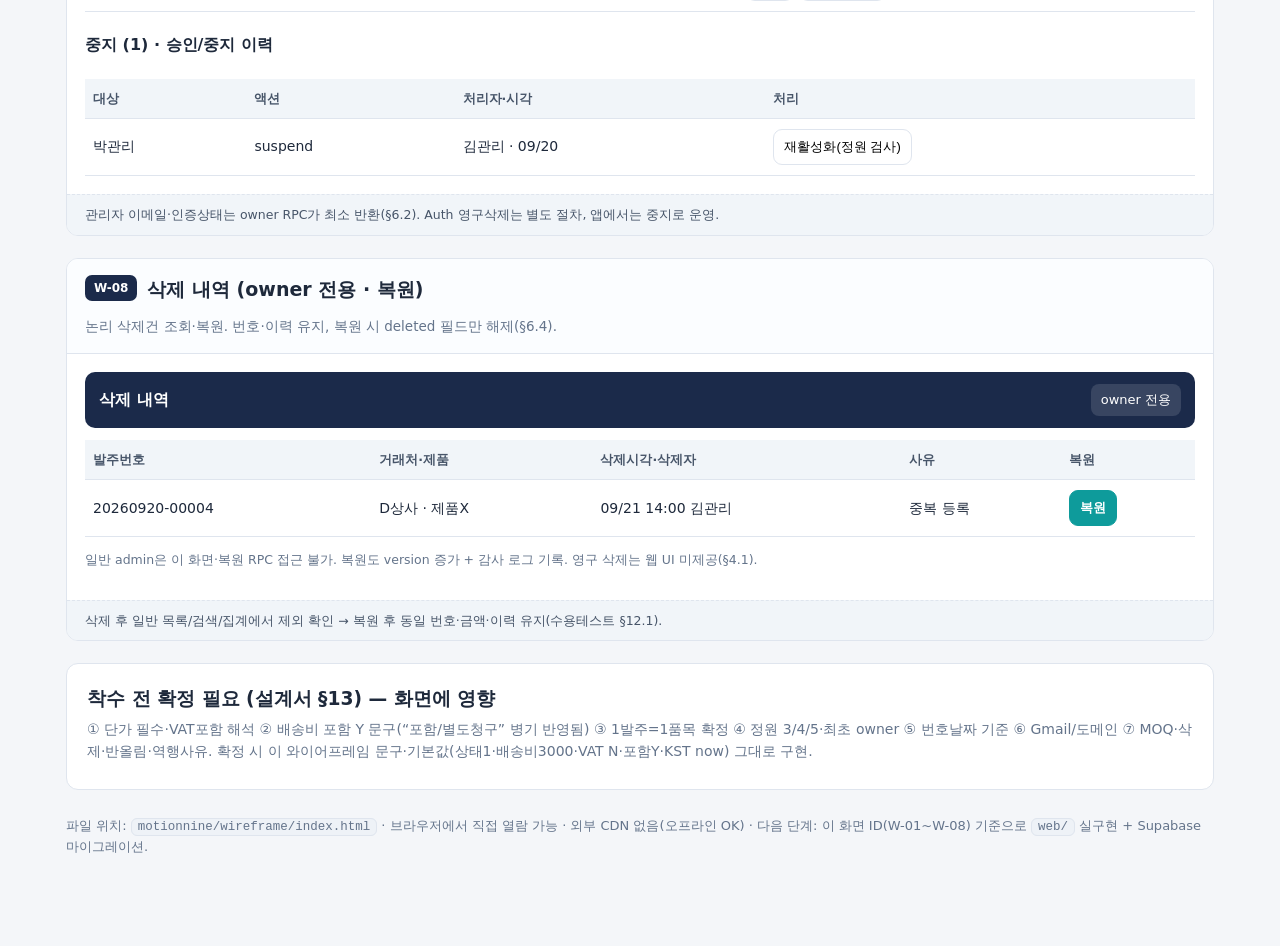
==== commit 1908ed55: "docs: 프로젝트 현황 분석 및 구현 착수 준비 체크리스트 추가 - 프로젝트_현황_분석.md: 저장소 구현 현황·Git remote·미해결 리스크 정리 - 구현착수_정보_및_준비" ====
--- a/wireframe/index.html
+++ b/wireframe/index.html
@@ -145,6 +145,8 @@
     <a href="#w01">01 로그인</a><a href="#w02">02 가입·인증</a><a href="#w03">03 승인대기</a>
     <a href="#w04">04 목록</a><a href="#w05">05 등록·수정</a><a href="#w06">06 상세</a>
     <a href="#w07">07 관리자</a><a href="#w08">08 삭제내역</a>
+    <a href="../docs/구현착수_정보_및_준비체크.md" target="_blank" rel="noopener">계정·구현 준비</a>
+    <a href="../docs/프로젝트_현황_분석.md" target="_blank" rel="noopener">프로젝트 분석</a>
   </nav>
   <div class="spacer"></div>
   <div class="toggle" role="group" aria-label="미리보기">
@@ -158,7 +160,7 @@
 
 <div class="hero">
   <h1>발주현황 관리 — 화면 와이어프레임 (총 8화면)</h1>
-  <p>기준 문서: <code class="inline">docs/모션나인_발주현황_기획설계서.md v1.1 (2026-09-27)</code> · 대상: 관리자 3~5명, PC·스마트폰 반응형 · 이 파일은 구현 전 화면 합의용입니다. 모든 버튼은 더미(동작 없음)이며, 실제 데이터·인증은 연결되지 않았습니다.</p>
+  <p>기준 문서: <code class="inline">docs/모션나인_발주현황_기획설계서.md v1.1 (2026-09-27)</code> · 대상: 관리자 3~5명, PC·스마트폰 반응형 · 8개 화면과 PC·모바일 레이아웃을 검토하는 예시 화면입니다. PC·모바일 전환, 가입 상태 탭, 금액 미리보기는 동작합니다. 표시된 관리자·발주 데이터는 가상 예시이고, 로그인·DB 저장 및 실제 내보내기는 연결되지 않았습니다. 현재 구현된 화면과 Supabase 준비 항목은 상단 도움 문서를 참고하세요.</p>
   <div class="legend">
     <div class="li"><b>색 규칙(§5.4 제안)</b><br>헤더 진네이비 · 주버튼 청록 · 접수 <span class="pill p1">회색</span> 준비 <span class="pill p2">주황</span> 발송 <span class="pill p3">파랑</span> 완료 <span class="pill p9">초록</span></div>
     <div class="li"><b>공통 규칙</b><br>· 기본 정렬: 발주일 내림차순 + ID 내림차순<br>· 페이지 20건(선택 50건), 최대 50건<br>· 검색 버튼/Enter 실행, 서버 검색</div>
@@ -424,4 +426,4 @@
 [q,p,v,s,f].forEach(e=>e&&e.addEventListener('input',calc));calc();
 </script>
 </body>
-</html>+</html>
